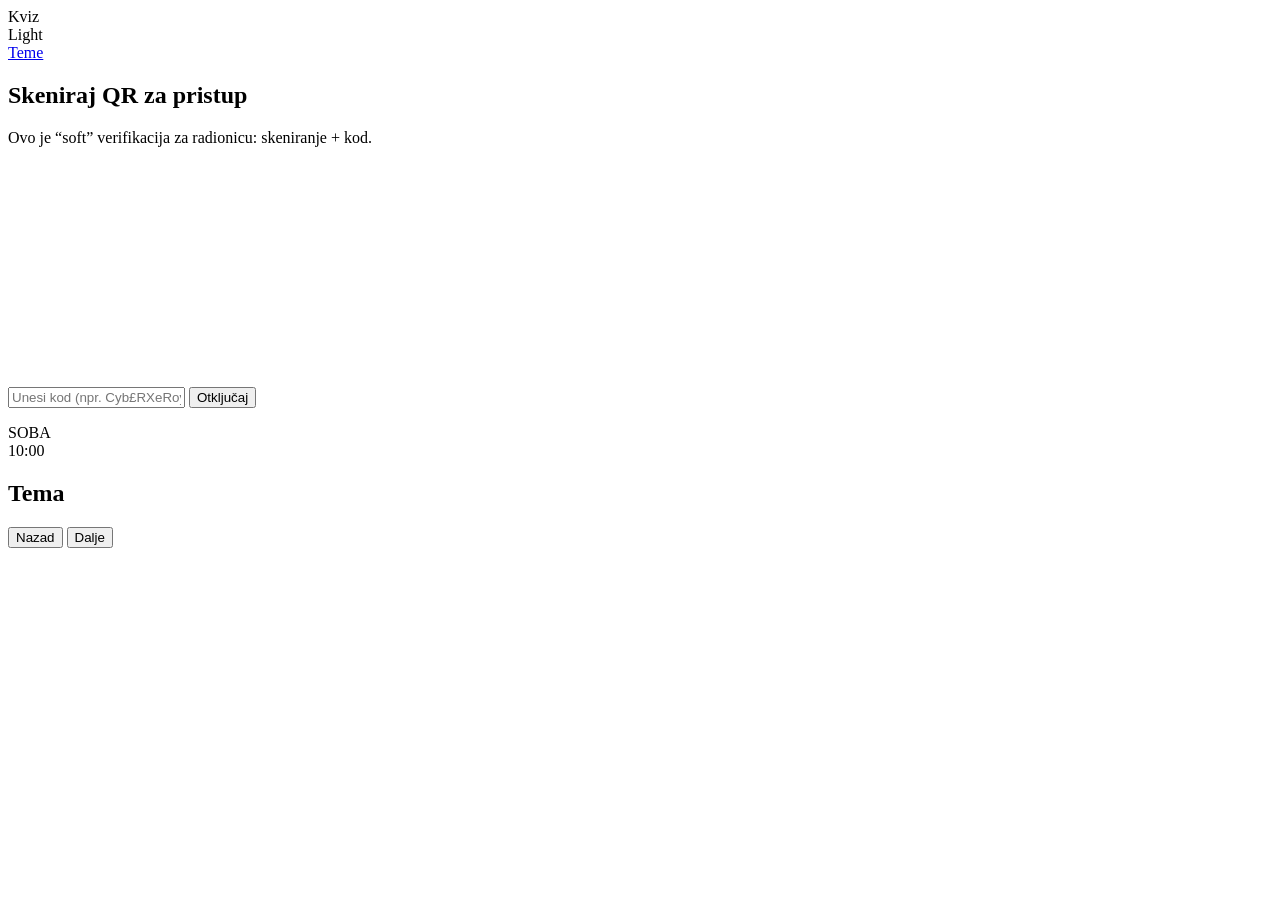
==== quiz.html @ 16f152db "Add initial quiz HTML structure" ====
<!doctype html>
<html lang="bs">
<head>
  <meta charset="utf-8" />
  <meta name="viewport" content="width=device-width, initial-scale=1" />
  <title>Kviz</title>
  <link rel="stylesheet" href="../style.css" />
  <link rel="stylesheet" href="./quiz.css" />
</head>
<body>
  <nav class="q-nav">
    <div class="logo" id="quizHeader">Kviz</div>
    <div class="nav-right">
      <div class="dark-toggle" id="themeToggle" onclick="toggleDarkMode()">Light</div>
      <a class="btn btn-color-2" href="./">Teme</a>
    </div>
  </nav>

  <main class="q-wrap">
    <!-- QR Gate -->
    <section class="q-card" id="qrGate">
      <h1 class="q-title">Skeniraj QR za pristup</h1>
      <p class="q-note">Ovo je “soft” verifikacija za radionicu: skeniranje + kod.</p>

      <div class="qr-box">
        <canvas id="qrCanvas" width="220" height="220"></canvas>
      </div>

      <div class="q-row">
        <input class="q-input" id="gateCode" placeholder="Unesi kod (npr. Cyb£RXeRoy!26)" />
        <button class="btn btn-color-1" id="unlockBtn">Otključaj</button>
      </div>

      <p class="q-hint" id="gateHint"></p>
    </section>

    <!-- Quiz -->
    <section class="q-card hidden" id="quizCard">
      <div class="q-topbar">
        <div class="q-chip" id="roomChip">SOBA</div>
        <div class="q-timer" id="timer">10:00</div>
      </div>

      <div class="q-progress">
        <div class="q-progress-bar" id="progressBar"></div>
      </div>

      <h1 class="q-title" id="quizTitle">Tema</h1>
      <p class="q-note" id="quizDesc"></p>

      <div id="questionHost"></div>

      <div class="q-row q-actions">
        <button class="btn btn-color-2" id="prevBtn">Nazad</button>
        <button class="btn btn-color-1" id="nextBtn">Dalje</button>
      </div>
    </section>
  </main>

  <script src="../script.js"></script>
  <script src="./data.js"></script>
  <script src="./quiz.js"></script>
</body>
</html>
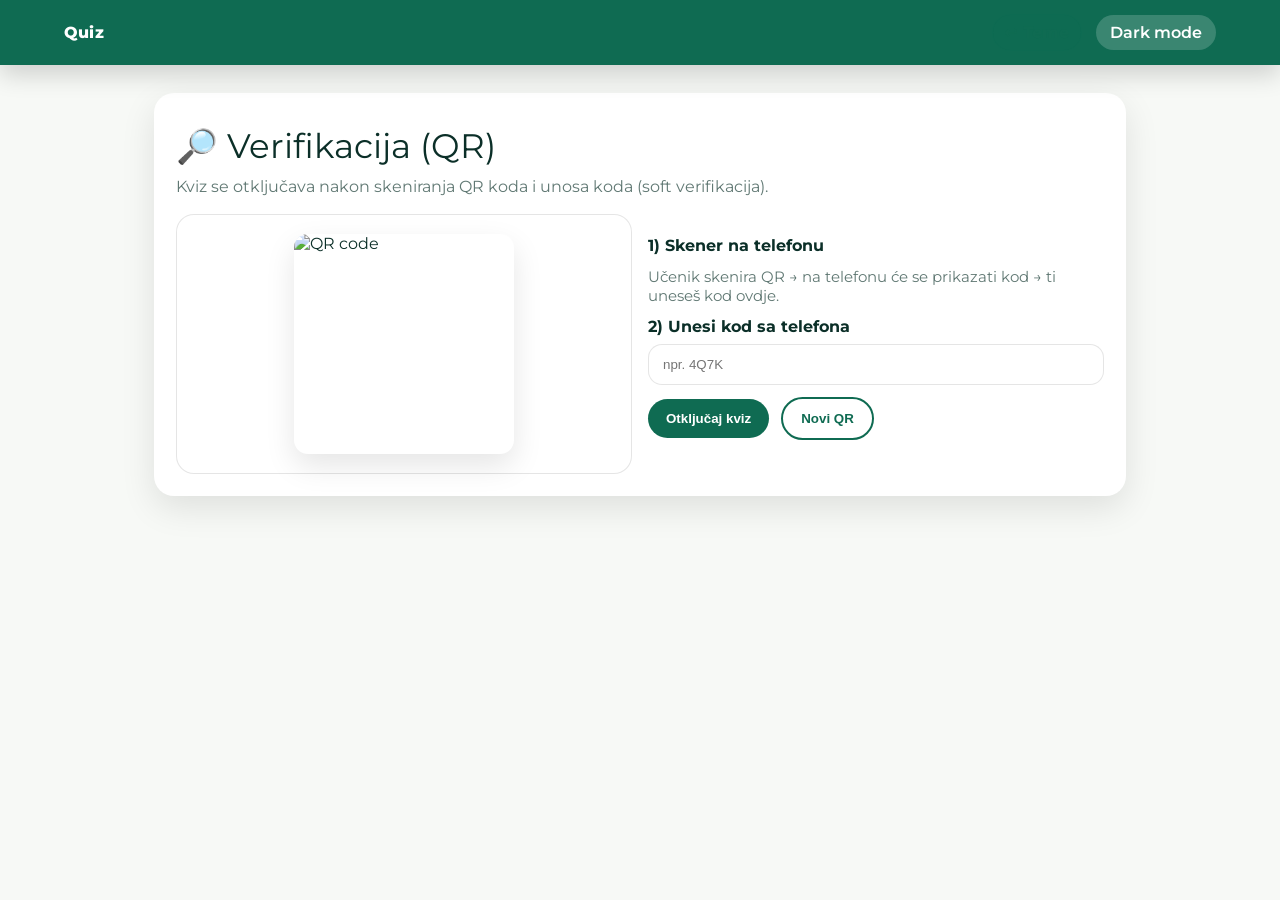
==== commit 29219e1b: "Refactor quiz.html for improved structure and styling" ====
--- a/quiz.html
+++ b/quiz.html
@@ -1,64 +1,86 @@
-<!doctype html>
+<!DOCTYPE html>
 <html lang="bs">
 <head>
-  <meta charset="utf-8" />
-  <meta name="viewport" content="width=device-width, initial-scale=1" />
-  <title>Kviz</title>
-  <link rel="stylesheet" href="../style.css" />
-  <link rel="stylesheet" href="./quiz.css" />
+  <meta charset="UTF-8" />
+  <meta name="viewport" content="width=device-width, initial-scale=1.0" />
+  <title>Quiz</title>
+  <link href="https://fonts.googleapis.com/css2?family=Montserrat:wght@400;500;600;700;800;900&display=swap" rel="stylesheet" />
+  <link rel="stylesheet" href="quiz.css" />
 </head>
 <body>
-  <nav class="q-nav">
-    <div class="logo" id="quizHeader">Kviz</div>
+  <nav>
+    <div class="logo" id="navTitle">Quiz</div>
     <div class="nav-right">
-      <div class="dark-toggle" id="themeToggle" onclick="toggleDarkMode()">Light</div>
-      <a class="btn btn-color-2" href="./">Teme</a>
+      <a class="badge" href="./" style="text-decoration:none;">↩ Teme</a>
+      <div class="dark-toggle" id="themeToggle">Dark mode</div>
     </div>
   </nav>
 
-  <main class="q-wrap">
-    <!-- QR Gate -->
-    <section class="q-card" id="qrGate">
-      <h1 class="q-title">Skeniraj QR za pristup</h1>
-      <p class="q-note">Ovo je “soft” verifikacija za radionicu: skeniranje + kod.</p>
+  <div class="container">
+    <!-- QR GATE -->
+    <div class="card" id="gateCard">
+      <div class="h1">🔎 Verifikacija (QR)</div>
+      <div class="sub">Kviz se otključava nakon skeniranja QR koda i unosa koda (soft verifikacija).</div>
 
-      <div class="qr-box">
-        <canvas id="qrCanvas" width="220" height="220"></canvas>
+      <div class="qrBox">
+        <div class="qrFrame">
+          <img id="qrImg" class="qr" alt="QR code" />
+        </div>
+
+        <div>
+          <div class="label">1) Skener na telefonu</div>
+          <div class="note">
+            Učenik skenira QR → na telefonu će se prikazati kod → ti uneseš kod ovdje.
+          </div>
+
+          <div style="height:12px;"></div>
+
+          <div class="label">2) Unesi kod sa telefona</div>
+          <input class="input" id="gateCode" placeholder="npr. 4Q7K" maxlength="12" />
+          <div class="row" style="margin-top:12px;">
+            <button class="btn btn-primary" id="unlockBtn">Otključaj kviz</button>
+            <button class="btn btn-outline" id="regenBtn">Novi QR</button>
+          </div>
+
+          <div style="height:12px;"></div>
+          <div id="gateMsg" class="alert" style="display:none;"></div>
+        </div>
+      </div>
+    </div>
+
+    <!-- QUIZ -->
+    <div class="card" id="quizCard" style="display:none;">
+      <div class="topbar">
+        <div>
+          <div class="badge" id="whoBadge">👤</div>
+          <div class="small" id="metaLine"></div>
+        </div>
+        <div class="row">
+          <span class="badge">⏱ <span id="timeLeft">10:00</span></span>
+          <span class="badge">⭐ Bodovi: <span id="liveScore">0</span>/100</span>
+          <button class="btn btn-outline" id="fullscreenBtn" title="Full screen">⛶ Full screen</button>
+        </div>
       </div>
 
-      <div class="q-row">
-        <input class="q-input" id="gateCode" placeholder="Unesi kod (npr. Cyb£RXeRoy!26)" />
-        <button class="btn btn-color-1" id="unlockBtn">Otključaj</button>
+      <div class="progress"><div id="progressBar"></div></div>
+
+      <div class="qbox">
+        <div class="qtitle" id="qTitle"></div>
+        <div id="options"></div>
+        <div class="note" id="helperNote"></div>
       </div>
 
-      <p class="q-hint" id="gateHint"></p>
-    </section>
-
-    <!-- Quiz -->
-    <section class="q-card hidden" id="quizCard">
-      <div class="q-topbar">
-        <div class="q-chip" id="roomChip">SOBA</div>
-        <div class="q-timer" id="timer">10:00</div>
+      <div class="row" style="justify-content:space-between; margin-top:16px;">
+        <button class="btn btn-outline" id="prevBtn">← Nazad</button>
+        <button class="btn btn-primary" id="nextBtn">Dalje →</button>
       </div>
 
-      <div class="q-progress">
-        <div class="q-progress-bar" id="progressBar"></div>
-      </div>
+      <div style="height:10px;"></div>
+      <div class="note">Napomena: ovo je front-end sistem bez servera — “download blokada” nije moguća 100% na webu. Ali kviz + certifikacija mogu.</div>
+    </div>
+  </div>
 
-      <h1 class="q-title" id="quizTitle">Tema</h1>
-      <p class="q-note" id="quizDesc"></p>
-
-      <div id="questionHost"></div>
-
-      <div class="q-row q-actions">
-        <button class="btn btn-color-2" id="prevBtn">Nazad</button>
-        <button class="btn btn-color-1" id="nextBtn">Dalje</button>
-      </div>
-    </section>
-  </main>
-
-  <script src="../script.js"></script>
-  <script src="./data.js"></script>
-  <script src="./quiz.js"></script>
+  <script src="data.js"></script>
+  <script src="quiz.js"></script>
 </body>
 </html>
--- a/quiz.css
+++ b/quiz.css
@@ -0,0 +1,343 @@
+/* Emerald + Gold theme (matches your CV palette) */
+:root{
+  --bg:#F7F9F6;
+  --text:#0B2F28;
+  --primary:#0F6B52;
+  --accent:#D9B35A;
+  --card:#FFFFFF;
+  --shadow: rgba(0,0,0,0.10);
+  --muted: rgba(11,47,40,0.65);
+  --danger:#B42318;
+  --ok:#067647;
+}
+
+.dark-mode{
+  --bg:#0B1010;
+  --text:#E9EEE9;
+  --primary:#0F6B52;
+  --accent:#D9B35A;
+  --card:#0B2F28;
+  --shadow: rgba(0,0,0,0.55);
+  --muted: rgba(233,238,233,0.70);
+}
+
+*{box-sizing:border-box;margin:0;padding:0}
+html{scroll-behavior:smooth}
+body{
+  font-family:'Montserrat',system-ui,-apple-system,Segoe UI,Roboto,Arial,sans-serif;
+  background:var(--bg);
+  color:var(--text);
+  min-height:100vh;
+}
+
+a{color:inherit}
+
+nav{
+  position:sticky;
+  top:0;
+  z-index:999;
+  background:var(--primary);
+  color:#fff;
+  padding:14px 5%;
+  display:flex;
+  align-items:center;
+  justify-content:space-between;
+  box-shadow:0 10px 24px rgba(0,0,0,0.16);
+}
+
+.logo{
+  font-weight:800;
+  letter-spacing:0.2px;
+  white-space:nowrap;
+}
+
+.nav-right{
+  display:flex;
+  align-items:center;
+  gap:14px;
+}
+
+.dark-toggle{
+  background: rgba(255,255,255,0.18);
+  color:#fff;
+  padding:8px 14px;
+  border-radius:999px;
+  cursor:pointer;
+  user-select:none;
+  font-weight:600;
+  transition: transform .2s ease, background .2s ease;
+}
+.dark-toggle:hover{
+  transform: translateY(-1px);
+  background: rgba(255,255,255,0.26);
+}
+
+.container{
+  padding:28px 5% 44px;
+  max-width:1100px;
+  margin:0 auto;
+}
+
+.h1{
+  font-size:2.1rem;
+  line-height:1.15;
+  margin: 12px 0 10px;
+}
+.sub{
+  color:var(--muted);
+  margin-bottom:18px;
+  font-size:1.02rem;
+}
+
+.card{
+  background:var(--card);
+  border-radius:20px;
+  padding:22px;
+  box-shadow:0 12px 34px var(--shadow);
+}
+
+.grid{
+  display:grid;
+  grid-template-columns: 1fr 1fr;
+  gap:18px;
+}
+
+@media (max-width:900px){
+  .grid{grid-template-columns:1fr}
+}
+
+.row{
+  display:flex;
+  gap:12px;
+  flex-wrap:wrap;
+  align-items:center;
+}
+
+.label{
+  font-weight:700;
+  margin-bottom:8px;
+}
+
+.input{
+  width:100%;
+  padding:12px 14px;
+  border-radius:14px;
+  border: 1px solid rgba(0,0,0,0.10);
+  background: rgba(255,255,255,0.7);
+  color:var(--text);
+  outline:none;
+}
+.dark-mode .input{
+  border: 1px solid rgba(255,255,255,0.18);
+  background: rgba(255,255,255,0.06);
+}
+
+.select{
+  width:100%;
+  padding:12px 14px;
+  border-radius:14px;
+  border: 1px solid rgba(0,0,0,0.10);
+  background: rgba(255,255,255,0.7);
+  color:var(--text);
+  outline:none;
+}
+.dark-mode .select{
+  border: 1px solid rgba(255,255,255,0.18);
+  background: rgba(255,255,255,0.06);
+}
+
+.btn{
+  padding:12px 18px;
+  border-radius:999px;
+  font-weight:800;
+  cursor:pointer;
+  border:none;
+  display:inline-flex;
+  align-items:center;
+  justify-content:center;
+  gap:10px;
+  transition: transform .2s ease, opacity .2s ease;
+}
+.btn:hover{transform: translateY(-1px)}
+.btn:disabled{opacity:0.55; cursor:not-allowed; transform:none}
+
+.btn-primary{
+  background:var(--primary);
+  color:#fff;
+}
+.btn-outline{
+  background:transparent;
+  border:2px solid var(--primary);
+  color:var(--primary);
+}
+
+.badge{
+  display:inline-flex;
+  align-items:center;
+  gap:8px;
+  padding:8px 12px;
+  border-radius:999px;
+  font-weight:800;
+  background: rgba(15,107,82,0.12);
+  color: var(--primary);
+  border: 1px solid rgba(15,107,82,0.18);
+}
+.dark-mode .badge{
+  background: rgba(217,179,90,0.10);
+  color: var(--accent);
+  border: 1px solid rgba(217,179,90,0.18);
+}
+
+hr.sep{
+  border:none;
+  height:1px;
+  background: rgba(0,0,0,0.08);
+  margin: 16px 0;
+}
+.dark-mode hr.sep{
+  background: rgba(255,255,255,0.14);
+}
+
+.topic{
+  display:flex;
+  align-items:flex-start;
+  justify-content:space-between;
+  gap:14px;
+  padding:18px;
+  border-radius:18px;
+  border:1px solid rgba(0,0,0,0.08);
+  background: rgba(255,255,255,0.55);
+}
+.dark-mode .topic{
+  border:1px solid rgba(255,255,255,0.16);
+  background: rgba(255,255,255,0.05);
+}
+
+.topic h3{
+  margin:0 0 6px;
+  font-size:1.15rem;
+}
+.topic p{
+  margin:0;
+  color:var(--muted);
+  font-size:0.98rem;
+}
+.topic-actions{
+  display:flex;
+  flex-direction:column;
+  gap:10px;
+  min-width:180px;
+}
+
+.small{
+  font-size:0.92rem;
+  color:var(--muted);
+}
+
+.topbar{
+  display:flex;
+  align-items:center;
+  justify-content:space-between;
+  flex-wrap:wrap;
+  gap:12px;
+  margin-bottom:14px;
+}
+
+.progress{
+  width:100%;
+  height:10px;
+  border-radius:999px;
+  background: rgba(0,0,0,0.08);
+  overflow:hidden;
+}
+.dark-mode .progress{background: rgba(255,255,255,0.14)}
+.progress > div{
+  height:100%;
+  width:0%;
+  background: var(--accent);
+  transition: width .25s ease;
+}
+
+.qbox{
+  margin-top:14px;
+}
+.qtitle{
+  font-size:1.2rem;
+  margin: 8px 0 10px;
+  font-weight:900;
+}
+.opt{
+  display:flex;
+  gap:12px;
+  align-items:flex-start;
+  padding:12px 12px;
+  border-radius:14px;
+  border:1px solid rgba(0,0,0,0.08);
+  margin:10px 0;
+  cursor:pointer;
+  background: rgba(255,255,255,0.55);
+}
+.dark-mode .opt{
+  border:1px solid rgba(255,255,255,0.16);
+  background: rgba(255,255,255,0.05);
+}
+.opt input{margin-top:3px}
+.opt:hover{transform: translateY(-1px); transition: transform .12s ease}
+.note{
+  margin-top:12px;
+  color:var(--muted);
+  font-size:0.95rem;
+}
+.alert{
+  padding:12px 14px;
+  border-radius:14px;
+  font-weight:800;
+  background: rgba(180,35,24,0.10);
+  color: var(--danger);
+  border: 1px solid rgba(180,35,24,0.18);
+}
+.ok{
+  background: rgba(6,118,71,0.10);
+  color: var(--ok);
+  border: 1px solid rgba(6,118,71,0.18);
+}
+
+.qrBox{
+  display:grid;
+  grid-template-columns: 1fr 1fr;
+  gap:16px;
+  align-items:center;
+}
+@media (max-width:900px){
+  .qrBox{grid-template-columns:1fr}
+}
+.qrFrame{
+  display:flex;
+  align-items:center;
+  justify-content:center;
+  padding:16px;
+  border-radius:18px;
+  border:1px solid rgba(0,0,0,0.10);
+  background: rgba(255,255,255,0.55);
+  min-height:260px;
+}
+.dark-mode .qrFrame{
+  border:1px solid rgba(255,255,255,0.18);
+  background: rgba(255,255,255,0.06);
+}
+
+.qr{
+  width:220px;
+  height:220px;
+  border-radius:14px;
+  box-shadow:0 12px 30px var(--shadow);
+  background:#fff;
+}
+
+.footer{
+  text-align:center;
+  padding:24px 5%;
+  background: var(--primary);
+  color:#fff;
+  margin-top: 28px;
+}
